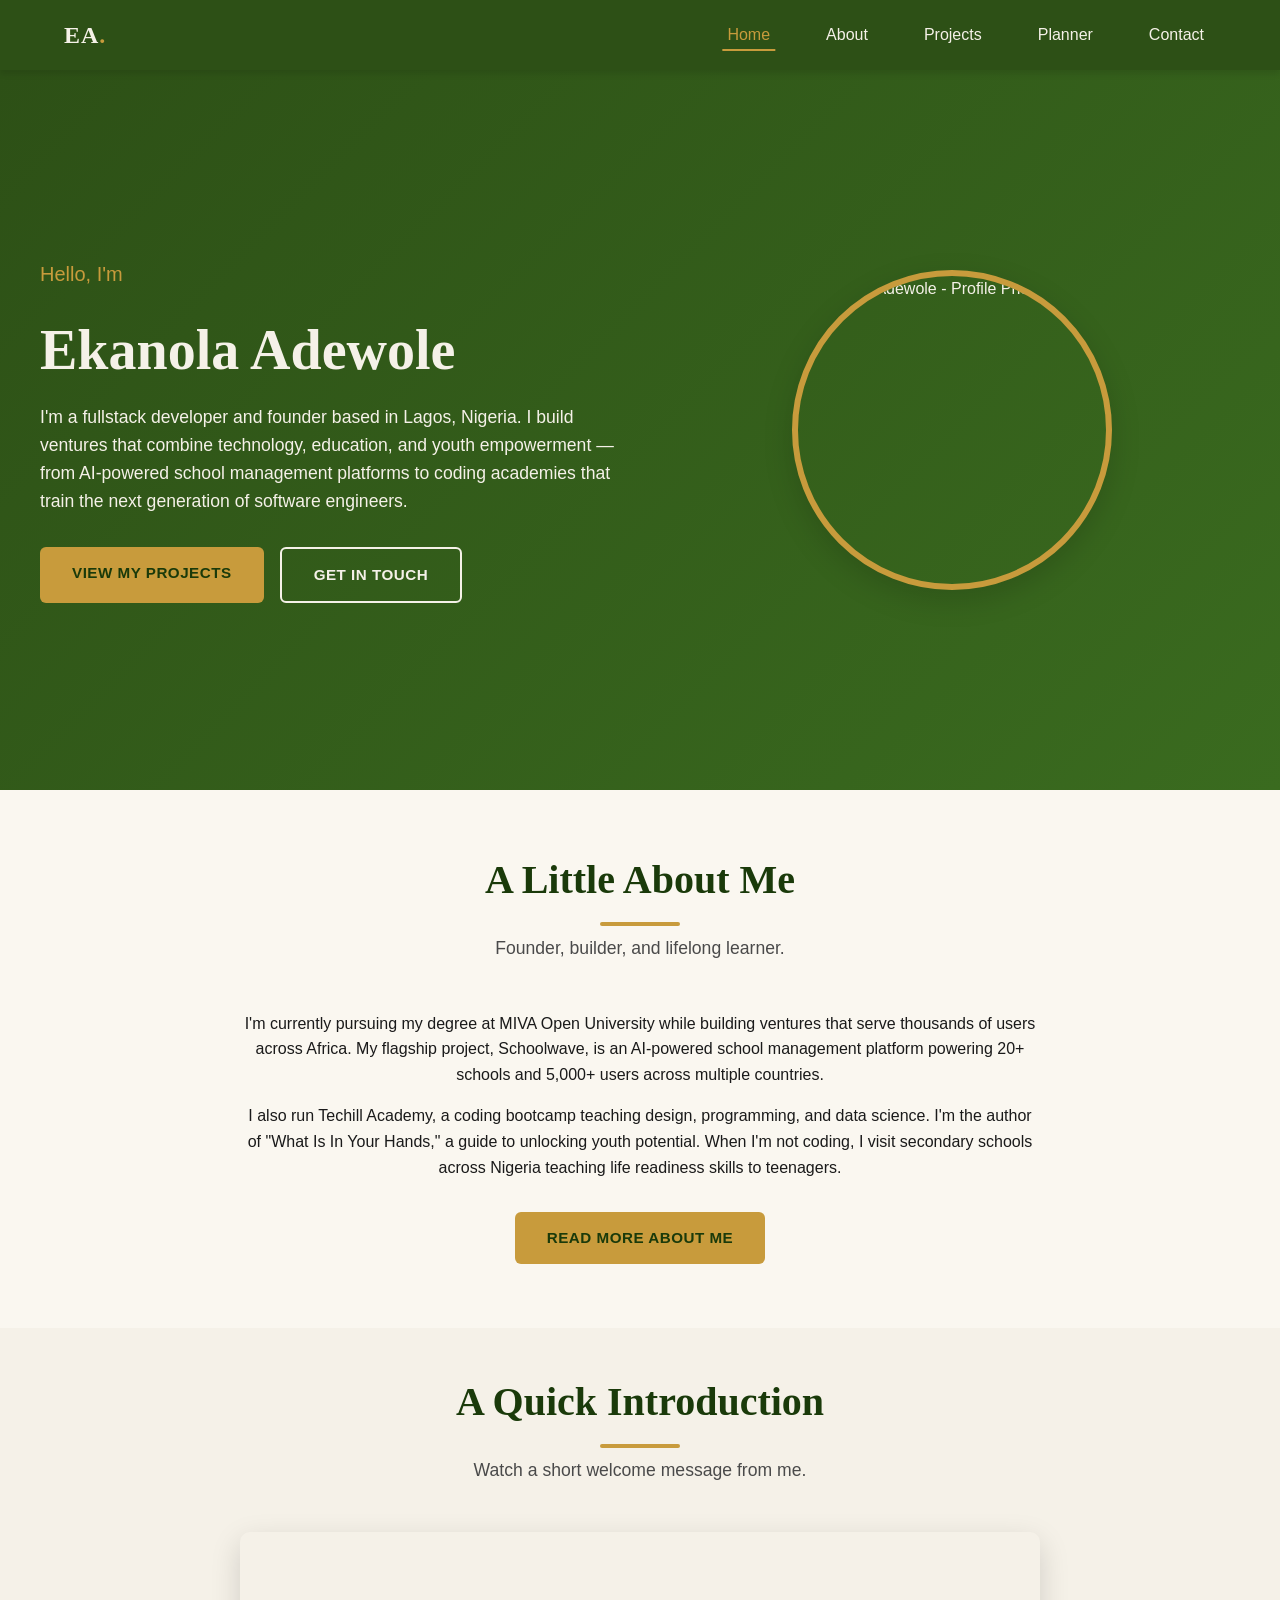
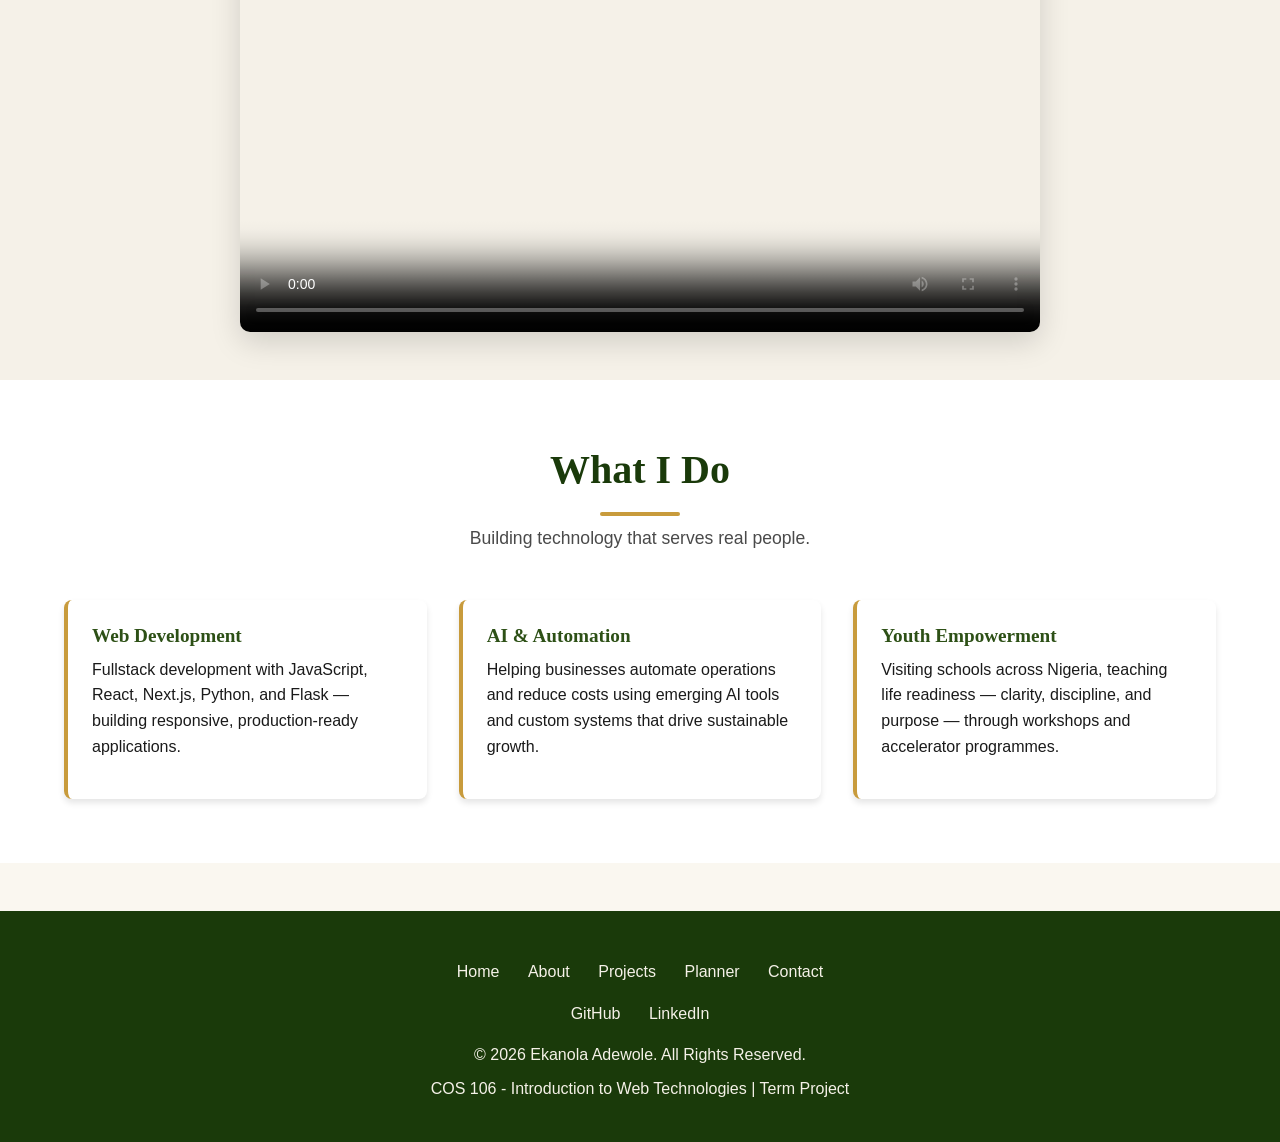
==== index.html @ a542d3cc "COS 106 Term Project - Student Portfolio & Academic Management Website" ====
<!DOCTYPE html>
<html lang="en">
<head>
  <meta charset="UTF-8" />
  <meta name="viewport" content="width=device-width, initial-scale=1.0" />
  <meta name="description" content="Ekanola Adewole - Student Portfolio & Academic Management Website" />
  <title>Ekanola Adewole | Student Portfolio</title>
  <link rel="stylesheet" href="css/style.css" />
</head>
<body>
  <header>
    <nav class="navbar">
      <div class="nav-container">
        <a href="index.html" class="nav-logo">EA<span>.</span></a>
        <button class="hamburger" aria-expanded="false">&#9776;</button>
        <ul class="nav-menu">
          <li><a href="index.html" class="nav-link">Home</a></li>
          <li><a href="about.html" class="nav-link">About</a></li>
          <li><a href="projects.html" class="nav-link">Projects</a></li>
          <li><a href="planner.html" class="nav-link">Planner</a></li>
          <li><a href="contact.html" class="nav-link">Contact</a></li>
        </ul>
      </div>
    </nav>
  </header>

  <main>
    <section class="hero">
      <div class="hero-content">
        <div class="hero-text">
          <p class="tagline">Hello, I'm</p>
          <h1>Ekanola Adewole</h1>
          <p>
            I'm a fullstack developer and founder based in Lagos, Nigeria. I build ventures
            that combine technology, education, and youth empowerment — from AI-powered school
            management platforms to coding academies that train the next generation of software
            engineers.
          </p>
          <div style="display:flex; gap:1rem; flex-wrap:wrap;">
            <a href="projects.html" class="btn btn-primary">View My Projects</a>
            <a href="contact.html" class="btn btn-secondary">Get In Touch</a>
          </div>
        </div>
        <div class="hero-image">
          <img
            src="https://avatars.githubusercontent.com/u/22842809?v=4"
            alt="Ekanola Adewole - Profile Photo"
            class="profile-photo"
          />
        </div>
      </div>
    </section>

    <!-- Bio -->
    <section class="about-section">
      <div class="container">
        <h2 class="section-title reveal">A Little About Me</h2>
        <p class="section-subtitle reveal">
          Founder, builder, and lifelong learner.
        </p>
        <div style="max-width: 800px; margin: 0 auto; text-align: center;" class="reveal">
          <p>
            I'm currently pursuing my degree at MIVA Open University while building ventures
            that serve thousands of users across Africa. My flagship project, Schoolwave,
            is an AI-powered school management platform powering 20+ schools and 5,000+ users
            across multiple countries.
          </p>
          <p>
            I also run Techill Academy, a coding bootcamp teaching design, programming, and
            data science. I'm the author of "What Is In Your Hands," a guide to unlocking youth
            potential. When I'm not coding, I visit secondary schools across Nigeria teaching
            life readiness skills to teenagers.
          </p>
          <a href="about.html" class="btn btn-primary" style="margin-top:1rem;">Read More About Me</a>
        </div>
      </div>
    </section>

    <!-- Intro video -->
    <section class="media-section">
      <div class="container">
        <h2 class="section-title reveal">A Quick Introduction</h2>
        <p class="section-subtitle reveal">Watch a short welcome message from me.</p>
        <div class="video-wrapper reveal">
          <video controls poster="https://picsum.photos/seed/intro/800/450" preload="metadata">
            <source src="https://commondatastorage.googleapis.com/gtv-videos-bucket/sample/ForBiggerBlazes.mp4" type="video/mp4" />
            Your browser does not support the video tag.
          </video>
        </div>
      </div>
    </section>

    <!-- Highlights -->
    <section style="background: var(--white);">
      <div class="container">
        <h2 class="section-title reveal">What I Do</h2>
        <p class="section-subtitle reveal">Building technology that serves real people.</p>
        <div style="display:grid; grid-template-columns: repeat(auto-fit, minmax(250px, 1fr)); gap:2rem;">
          <div class="skill-card reveal">
            <h3>Web Development</h3>
            <p>Fullstack development with JavaScript, React, Next.js, Python, and Flask — building responsive, production-ready applications.</p>
          </div>
          <div class="skill-card reveal">
            <h3>AI &amp; Automation</h3>
            <p>Helping businesses automate operations and reduce costs using emerging AI tools and custom systems that drive sustainable growth.</p>
          </div>
          <div class="skill-card reveal">
            <h3>Youth Empowerment</h3>
            <p>Visiting schools across Nigeria, teaching life readiness — clarity, discipline, and purpose — through workshops and accelerator programmes.</p>
          </div>
        </div>
      </div>
    </section>
  </main>

  <footer class="footer">
    <div class="footer-links">
      <a href="index.html">Home</a>
      <a href="about.html">About</a>
      <a href="projects.html">Projects</a>
      <a href="planner.html">Planner</a>
      <a href="contact.html">Contact</a>
    </div>
    <div class="footer-links">
      <a href="https://github.com/woleEkanola" target="_blank" rel="noopener">GitHub</a>
      <a href="https://linkedin.com/in/woleekanola" target="_blank" rel="noopener">LinkedIn</a>
    </div>
    <p>&copy; <span id="current-year"></span> Ekanola Adewole. All Rights Reserved.</p>
    <p>COS 106 - Introduction to Web Technologies | Term Project</p>
  </footer>

  <script src="js/main.js"></script>
</body>
</html>
---- css/style.css ----
/* CSS Variables */
:root {
  --primary: #2d5016;
  --primary-dark: #1a3a0a;
  --primary-light: #3a6b1f;
  --secondary: #87a96b;
  --sage: #b5c4a0;
  --accent: #c89b3c;
  --accent-dark: #a37e2a;
  --cream: #f5f1e8;
  --cream-light: #faf7f0;
  --cream-dark: #e8e0cc;
  --text: #1a1a1a;
  --text-light: #4a4a4a;
  --white: #ffffff;
  --shadow: 0 4px 6px rgba(0, 0, 0, 0.1);
  --shadow-lg: 0 10px 30px rgba(0, 0, 0, 0.15);
  --transition: all 0.3s ease;
  --font-body: 'Segoe UI', Tahoma, Geneva, Verdana, sans-serif;
  --font-heading: 'Georgia', 'Times New Roman', serif;
}

/* Reset & Base */
* {
  margin: 0;
  padding: 0;
  box-sizing: border-box;
}

html {
  scroll-behavior: smooth;
  scroll-padding-top: 80px;
}

body {
  font-family: var(--font-body);
  font-size: 16px;
  line-height: 1.6;
  color: var(--text);
  background-color: var(--cream-light);
  overflow-x: hidden;
}

h1, h2, h3, h4, h5, h6 {
  font-family: var(--font-heading);
  color: var(--primary-dark);
  line-height: 1.3;
  margin-bottom: 0.5em;
}

h1 { font-size: 2.5rem; }
h2 { font-size: 2rem; }
h3 { font-size: 1.5rem; }

p { margin-bottom: 1rem; }

a {
  color: var(--primary);
  text-decoration: none;
  transition: var(--transition);
}

a:hover { color: var(--accent); }

img {
  max-width: 100%;
  height: auto;
  display: block;
}

ul, ol { margin-left: 1.5rem; margin-bottom: 1rem; }

.container {
  max-width: 1200px;
  margin: 0 auto;
  padding: 0 1.5rem;
}

/* Navigation */
.navbar {
  background: var(--primary);
  color: var(--cream);
  padding: 1rem 0;
  position: sticky;
  top: 0;
  z-index: 1000;
  box-shadow: var(--shadow);
  transition: var(--transition);
}

.nav-container {
  max-width: 1200px;
  margin: 0 auto;
  padding: 0 1.5rem;
  display: flex;
  justify-content: space-between;
  align-items: center;
}

.nav-logo {
  font-family: var(--font-heading);
  font-size: 1.5rem;
  font-weight: bold;
  color: var(--cream);
  letter-spacing: 1px;
}

.nav-logo span { color: var(--accent); }

.nav-menu {
  display: flex;
  list-style: none;
  gap: 2rem;
  margin: 0;
}

.nav-link {
  color: var(--cream);
  font-weight: 500;
  padding: 0.5rem 0.75rem;
  border-radius: 4px;
  position: relative;
  transition: var(--transition);
}

.nav-link::after {
  content: '';
  position: absolute;
  bottom: 0;
  left: 50%;
  width: 0;
  height: 2px;
  background: var(--accent);
  transition: var(--transition);
  transform: translateX(-50%);
}

.nav-link:hover::after,
.nav-link.active::after {
  width: 80%;
}

.nav-link:hover, .nav-link.active {
  color: var(--accent);
}

.hamburger {
  display: none;
  background: none;
  border: none;
  color: var(--cream);
  font-size: 1.5rem;
  cursor: pointer;
  padding: 0.5rem;
}

/* Hero Section */
.hero {
  background: linear-gradient(135deg, var(--primary) 0%, var(--primary-light) 100%);
  color: var(--cream);
  padding: 5rem 1.5rem;
  min-height: 80vh;
  display: flex;
  align-items: center;
}

.hero-content {
  max-width: 1200px;
  margin: 0 auto;
  display: grid;
  grid-template-columns: 1fr 1fr;
  gap: 3rem;
  align-items: center;
}

.hero-text h1 {
  color: var(--cream);
  font-size: 3.5rem;
  margin-bottom: 1rem;
  animation: fadeInUp 0.8s ease;
}

.hero-text .tagline {
  color: var(--accent);
  font-size: 1.25rem;
  font-weight: 500;
  margin-bottom: 1.5rem;
  animation: fadeInUp 0.8s ease 0.2s backwards;
}

.hero-text p {
  font-size: 1.1rem;
  margin-bottom: 2rem;
  animation: fadeInUp 0.8s ease 0.4s backwards;
}

.hero-image {
  display: flex;
  justify-content: center;
  animation: fadeIn 1s ease 0.5s backwards;
}

.profile-photo {
  width: 320px;
  height: 320px;
  border-radius: 50%;
  object-fit: cover;
  border: 6px solid var(--accent);
  box-shadow: var(--shadow-lg);
  transition: var(--transition);
}

.profile-photo:hover {
  transform: scale(1.05) rotate(2deg);
}

/* Buttons */
.btn {
  display: inline-block;
  padding: 0.85rem 2rem;
  border-radius: 6px;
  font-weight: 600;
  text-align: center;
  cursor: pointer;
  border: none;
  transition: var(--transition);
  text-transform: uppercase;
  letter-spacing: 0.5px;
  font-size: 0.95rem;
}

.btn-primary {
  background: var(--accent);
  color: var(--primary-dark);
}

.btn-primary:hover {
  background: var(--accent-dark);
  color: var(--white);
  transform: translateY(-3px);
  box-shadow: var(--shadow);
}

.btn-secondary {
  background: transparent;
  color: var(--cream);
  border: 2px solid var(--cream);
}

.btn-secondary:hover {
  background: var(--cream);
  color: var(--primary);
}

.btn-block { width: 100%; }

/* Sections */
section {
  padding: 4rem 0;
}

.section-title {
  text-align: center;
  font-size: 2.5rem;
  margin-bottom: 0.5rem;
  position: relative;
  display: inline-block;
  width: 100%;
}

.section-title::after {
  content: '';
  display: block;
  width: 80px;
  height: 4px;
  background: var(--accent);
  margin: 1rem auto 0;
  border-radius: 2px;
}

.section-subtitle {
  text-align: center;
  color: var(--text-light);
  font-size: 1.1rem;
  margin-bottom: 3rem;
}

/* Page Header (sub-pages) */
.page-header {
  background: linear-gradient(135deg, var(--primary) 0%, var(--primary-light) 100%);
  color: var(--cream);
  padding: 4rem 1.5rem 3rem;
  text-align: center;
}

.page-header h1 {
  color: var(--cream);
  font-size: 3rem;
  margin-bottom: 0.5rem;
}

.page-header p {
  font-size: 1.2rem;
  max-width: 700px;
  margin: 0 auto;
  opacity: 0.95;
}

/* About Page */
.about-section {
  background: var(--cream-light);
}

.about-grid {
  display: grid;
  grid-template-columns: 1fr 1fr;
  gap: 3rem;
  margin-bottom: 3rem;
}

.about-text h2 { color: var(--primary); margin-bottom: 1rem; }
.about-text p { color: var(--text-light); }

.education-table {
  width: 100%;
  border-collapse: collapse;
  background: var(--white);
  box-shadow: var(--shadow);
  border-radius: 8px;
  overflow: hidden;
  margin: 1.5rem 0;
}

.education-table thead {
  background: var(--primary);
  color: var(--cream);
}

.education-table th,
.education-table td {
  padding: 1rem;
  text-align: left;
  border-bottom: 1px solid var(--cream-dark);
}

.education-table th { font-weight: 600; }

.education-table tbody tr {
  transition: var(--transition);
}

.education-table tbody tr:hover {
  background: var(--cream);
}

.skills-grid {
  display: grid;
  grid-template-columns: repeat(auto-fit, minmax(250px, 1fr));
  gap: 1.5rem;
  margin: 2rem 0;
}

.skill-card {
  background: var(--white);
  padding: 1.5rem;
  border-radius: 8px;
  box-shadow: var(--shadow);
  transition: var(--transition);
  border-left: 4px solid var(--accent);
}

.skill-card:hover {
  transform: translateY(-5px);
  box-shadow: var(--shadow-lg);
}

.skill-card h3 {
  color: var(--primary);
  font-size: 1.2rem;
  margin-bottom: 0.5rem;
}

.skill-bar {
  background: var(--cream-dark);
  height: 8px;
  border-radius: 4px;
  overflow: hidden;
  margin-top: 0.5rem;
}

.skill-fill {
  height: 100%;
  background: linear-gradient(90deg, var(--primary), var(--secondary));
  border-radius: 4px;
  transition: width 1s ease;
}

.hobbies-list {
  display: grid;
  grid-template-columns: repeat(auto-fit, minmax(200px, 1fr));
  gap: 1rem;
  list-style: none;
  margin: 1.5rem 0;
}

.hobby-item {
  background: var(--white);
  padding: 1.25rem;
  border-radius: 8px;
  text-align: center;
  box-shadow: var(--shadow);
  transition: var(--transition);
}

.hobby-item:hover {
  background: var(--primary);
  color: var(--cream);
  transform: translateY(-3px);
}

.hobby-icon {
  font-size: 2rem;
  display: block;
  margin-bottom: 0.5rem;
}

/* Projects Page */
.projects-section {
  background: var(--cream);
}

.projects-grid {
  display: grid;
  grid-template-columns: repeat(auto-fit, minmax(300px, 1fr));
  gap: 2rem;
}

.project-card {
  background: var(--white);
  border-radius: 10px;
  overflow: hidden;
  box-shadow: var(--shadow);
  transition: var(--transition);
  display: flex;
  flex-direction: column;
}

.project-card:hover {
  transform: translateY(-8px);
  box-shadow: var(--shadow-lg);
}

.project-image {
  width: 100%;
  height: 200px;
  object-fit: cover;
  transition: var(--transition);
}

.project-card:hover .project-image {
  transform: scale(1.05);
}

.project-content {
  padding: 1.5rem;
  flex-grow: 1;
  display: flex;
  flex-direction: column;
}

.project-content h3 {
  color: var(--primary);
  margin-bottom: 0.5rem;
}

.project-tech {
  display: flex;
  flex-wrap: wrap;
  gap: 0.5rem;
  margin: 1rem 0;
}

.tech-tag {
  background: var(--sage);
  color: var(--primary-dark);
  padding: 0.25rem 0.75rem;
  border-radius: 20px;
  font-size: 0.85rem;
  font-weight: 500;
}

.project-links {
  margin-top: auto;
  display: flex;
  gap: 1rem;
  padding-top: 1rem;
}

.project-link {
  color: var(--primary);
  font-weight: 600;
  display: inline-flex;
  align-items: center;
  gap: 0.3rem;
}

.project-link:hover { color: var(--accent); }

/* Planner Page */
.planner-section {
  background: var(--cream-light);
  min-height: 80vh;
}

.planner-container {
  display: grid;
  grid-template-columns: 1fr 2fr;
  gap: 2rem;
  max-width: 1100px;
  margin: 0 auto;
}

.planner-form-card,
.planner-list-card {
  background: var(--white);
  padding: 2rem;
  border-radius: 10px;
  box-shadow: var(--shadow);
}

.planner-form-card h2,
.planner-list-card h2 {
  color: var(--primary);
  margin-bottom: 1.5rem;
  padding-bottom: 0.5rem;
  border-bottom: 2px solid var(--accent);
}

.form-group {
  margin-bottom: 1.25rem;
}

.form-group label {
  display: block;
  margin-bottom: 0.5rem;
  font-weight: 600;
  color: var(--primary-dark);
}

.form-group input,
.form-group select,
.form-group textarea {
  width: 100%;
  padding: 0.75rem;
  border: 2px solid var(--cream-dark);
  border-radius: 6px;
  font-size: 1rem;
  font-family: inherit;
  transition: var(--transition);
  background: var(--cream-light);
}

.form-group input:focus,
.form-group select:focus,
.form-group textarea:focus {
  outline: none;
  border-color: var(--primary);
  background: var(--white);
}

.planner-filters {
  display: flex;
  gap: 0.5rem;
  margin-bottom: 1.5rem;
  flex-wrap: wrap;
}

.filter-btn {
  padding: 0.5rem 1rem;
  border: 2px solid var(--primary);
  background: transparent;
  color: var(--primary);
  border-radius: 20px;
  cursor: pointer;
  font-weight: 500;
  transition: var(--transition);
}

.filter-btn:hover,
.filter-btn.active {
  background: var(--primary);
  color: var(--cream);
}

.task-list {
  list-style: none;
  margin: 0;
  padding: 0;
}

.task-item {
  background: var(--cream-light);
  padding: 1rem;
  margin-bottom: 0.75rem;
  border-radius: 6px;
  display: flex;
  align-items: center;
  gap: 1rem;
  border-left: 4px solid var(--accent);
  transition: var(--transition);
  animation: slideIn 0.3s ease;
}

.task-item:hover {
  background: var(--cream);
  transform: translateX(4px);
}

.task-item.completed {
  opacity: 0.6;
  border-left-color: var(--secondary);
}

.task-item.completed .task-title {
  text-decoration: line-through;
}

.task-checkbox {
  width: 22px;
  height: 22px;
  cursor: pointer;
}

.task-info {
  flex-grow: 1;
}

.task-title {
  font-weight: 600;
  color: var(--primary-dark);
  margin: 0;
}

.task-meta {
  font-size: 0.85rem;
  color: var(--text-light);
  margin-top: 0.25rem;
}

.priority-high { color: #c0392b; font-weight: 600; }
.priority-medium { color: var(--accent-dark); font-weight: 600; }
.priority-low { color: var(--secondary); font-weight: 600; }

.task-delete {
  background: #c0392b;
  color: var(--white);
  border: none;
  padding: 0.5rem 0.85rem;
  border-radius: 4px;
  cursor: pointer;
  font-size: 0.85rem;
  transition: var(--transition);
}

.task-delete:hover {
  background: #962d22;
  transform: scale(1.05);
}

.empty-state {
  text-align: center;
  padding: 2rem;
  color: var(--text-light);
  font-style: italic;
}

/* Contact Page */
.contact-section {
  background: var(--cream-light);
}

.contact-wrapper {
  display: grid;
  grid-template-columns: 1fr 1.5fr;
  gap: 3rem;
  max-width: 1100px;
  margin: 0 auto;
}

.contact-info {
  background: var(--primary);
  color: var(--cream);
  padding: 2.5rem;
  border-radius: 10px;
}

.contact-info h2 {
  color: var(--cream);
  margin-bottom: 1rem;
}

.contact-info p {
  margin-bottom: 2rem;
  opacity: 0.95;
}

.contact-detail {
  display: flex;
  align-items: center;
  gap: 1rem;
  margin-bottom: 1.25rem;
}

.contact-icon {
  width: 40px;
  height: 40px;
  background: var(--accent);
  color: var(--primary-dark);
  border-radius: 50%;
  display: flex;
  align-items: center;
  justify-content: center;
  font-weight: bold;
  flex-shrink: 0;
}

.contact-form {
  background: var(--white);
  padding: 2.5rem;
  border-radius: 10px;
  box-shadow: var(--shadow);
}

.contact-form h2 {
  color: var(--primary);
  margin-bottom: 1.5rem;
}

.error-msg {
  color: #c0392b;
  font-size: 0.85rem;
  margin-top: 0.3rem;
  display: block;
  min-height: 1.2em;
}

.form-group input.invalid,
.form-group textarea.invalid {
  border-color: #c0392b;
  background: #fdf2f2;
}

.form-group input.valid,
.form-group textarea.valid {
  border-color: var(--secondary);
}

.success-msg {
  background: var(--secondary);
  color: var(--white);
  padding: 1rem;
  border-radius: 6px;
  margin-top: 1rem;
  text-align: center;
  font-weight: 600;
  display: none;
}

.success-msg.show { display: block; animation: slideIn 0.3s ease; }

/* Multimedia Section */
.media-section {
  background: var(--cream);
  padding: 3rem 0;
}

.video-wrapper {
  max-width: 800px;
  margin: 0 auto;
  border-radius: 10px;
  overflow: hidden;
  box-shadow: var(--shadow-lg);
}

.video-wrapper video {
  width: 100%;
  display: block;
}

/* Footer */
.footer {
  background: var(--primary-dark);
  color: var(--cream);
  text-align: center;
  padding: 2rem 1.5rem;
  margin-top: 3rem;
}

.footer p { margin: 0.5rem 0; }

.footer-links {
  margin: 1rem 0;
}

.footer-links a {
  color: var(--cream);
  margin: 0 0.75rem;
  transition: var(--transition);
}

.footer-links a:hover { color: var(--accent); }

/* Animations */
@keyframes fadeIn {
  from { opacity: 0; }
  to { opacity: 1; }
}

@keyframes fadeInUp {
  from {
    opacity: 0;
    transform: translateY(30px);
  }
  to {
    opacity: 1;
    transform: translateY(0);
  }
}

@keyframes slideIn {
  from {
    opacity: 0;
    transform: translateX(-20px);
  }
  to {
    opacity: 1;
    transform: translateX(0);
  }
}

.reveal {
  opacity: 0;
  transform: translateY(30px);
  transition: opacity 0.8s ease, transform 0.8s ease;
}

.reveal.visible {
  opacity: 1;
  transform: translateY(0);
}

/* Responsive Design */
@media (max-width: 968px) {
  .hero-content,
  .about-grid,
  .planner-container,
  .contact-wrapper {
    grid-template-columns: 1fr;
  }

  .hero-text h1 { font-size: 2.5rem; }
  .hero { padding: 3rem 1.5rem; min-height: auto; }
  .profile-photo { width: 250px; height: 250px; }

  h1 { font-size: 2rem; }
  h2 { font-size: 1.6rem; }
  .section-title { font-size: 2rem; }
  .page-header h1 { font-size: 2.2rem; }
}

@media (max-width: 768px) {
  .nav-menu {
    position: fixed;
    top: 70px;
    left: -100%;
    width: 80%;
    max-width: 300px;
    height: calc(100vh - 70px);
    background: var(--primary-dark);
    flex-direction: column;
    padding: 2rem 1.5rem;
    gap: 1rem;
    transition: left 0.3s ease;
    box-shadow: var(--shadow-lg);
  }

  .nav-menu.active { left: 0; }

  .hamburger { display: block; }

  .hero-content { text-align: center; }
  .hero-text h1 { font-size: 2rem; }
  .hero-image { order: -1; }
  .profile-photo { width: 200px; height: 200px; }

  .container { padding: 0 1rem; }
  section { padding: 3rem 0; }
}

@media (max-width: 480px) {
  .hero-text h1 { font-size: 1.7rem; }
  .hero-text .tagline { font-size: 1rem; }
  .profile-photo { width: 160px; height: 160px; }
  .btn { padding: 0.7rem 1.5rem; font-size: 0.85rem; }
  .planner-form-card, .planner-list-card,
  .contact-info, .contact-form { padding: 1.5rem; }
}
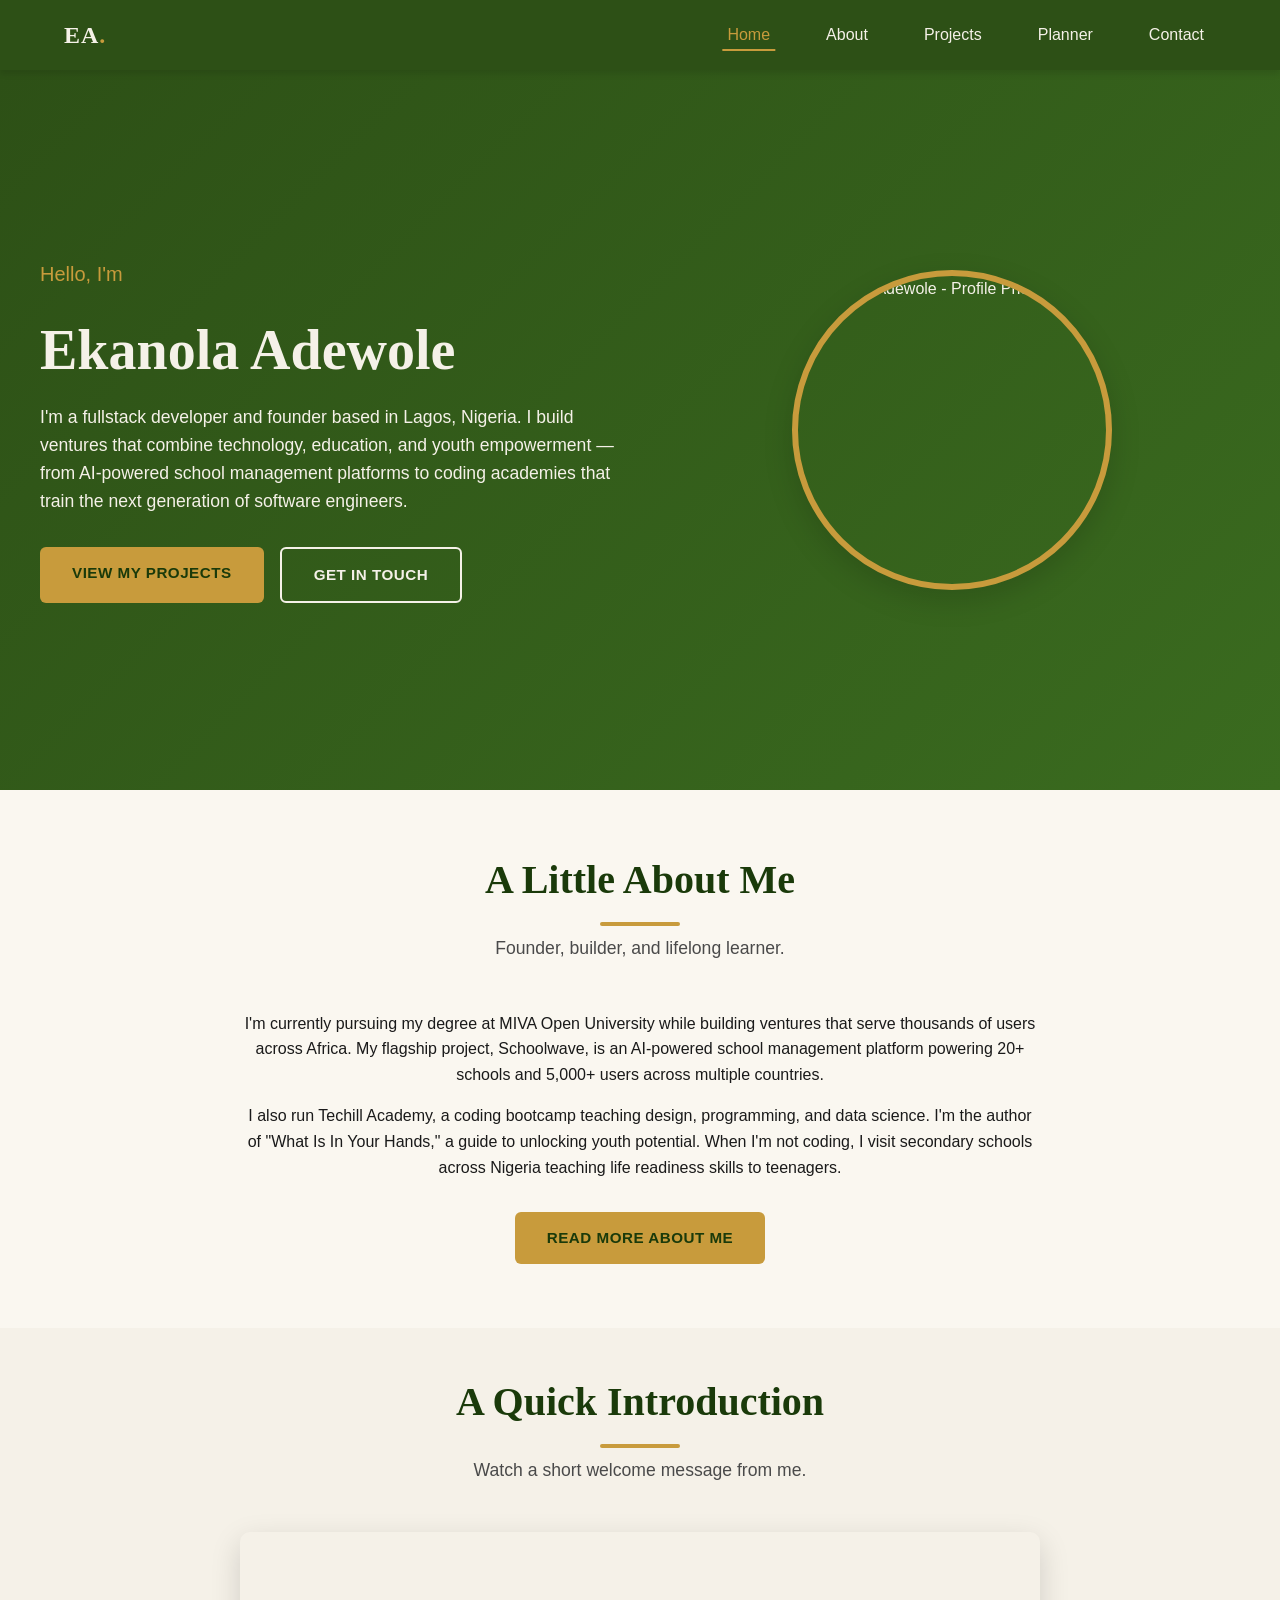
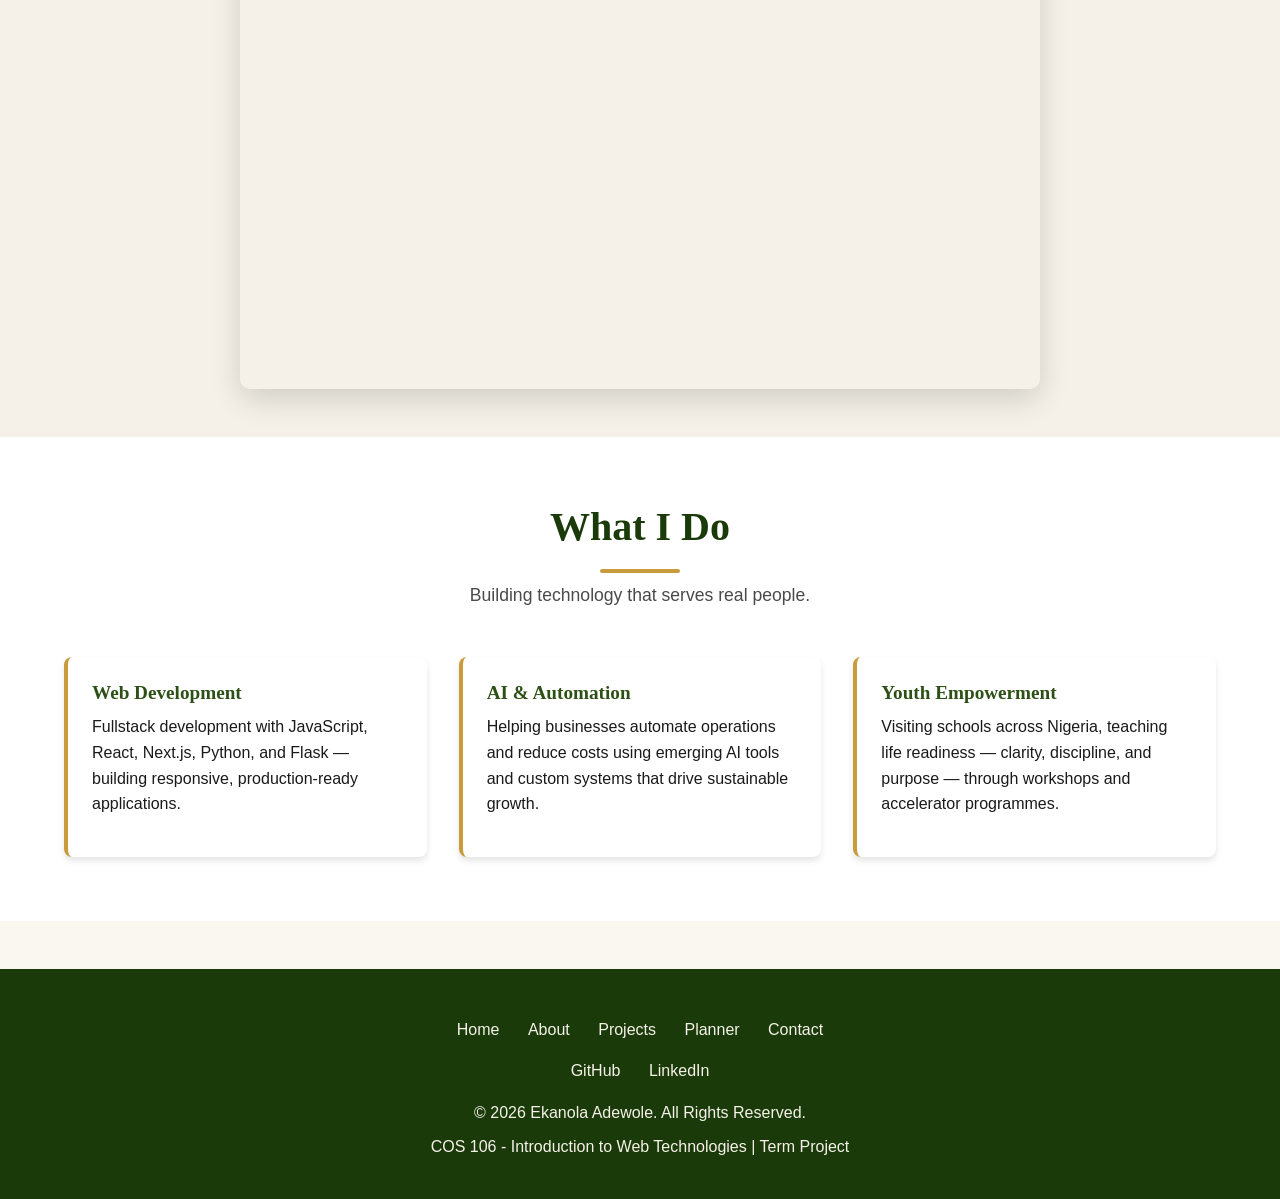
==== commit 7e1d7ef4: "Replace video with Mux player embed" ====
--- a/index.html
+++ b/index.html
@@ -82,10 +82,12 @@
         <h2 class="section-title reveal">A Quick Introduction</h2>
         <p class="section-subtitle reveal">Watch a short welcome message from me.</p>
         <div class="video-wrapper reveal">
-          <video controls poster="https://picsum.photos/seed/intro/800/450" preload="metadata">
-            <source src="https://commondatastorage.googleapis.com/gtv-videos-bucket/sample/ForBiggerBlazes.mp4" type="video/mp4" />
-            Your browser does not support the video tag.
-          </video>
+          <iframe
+            src="https://player.mux.com/SicR68bF56n1mbK02RHwj1XMl8T8aMKkkmeWAvCovbFQ"
+            style="width: 100%; aspect-ratio: 16/9; border: none;"
+            allow="accelerometer; gyroscope; autoplay; encrypted-media; picture-in-picture;"
+            allowfullscreen
+          ></iframe>
         </div>
       </div>
     </section>
